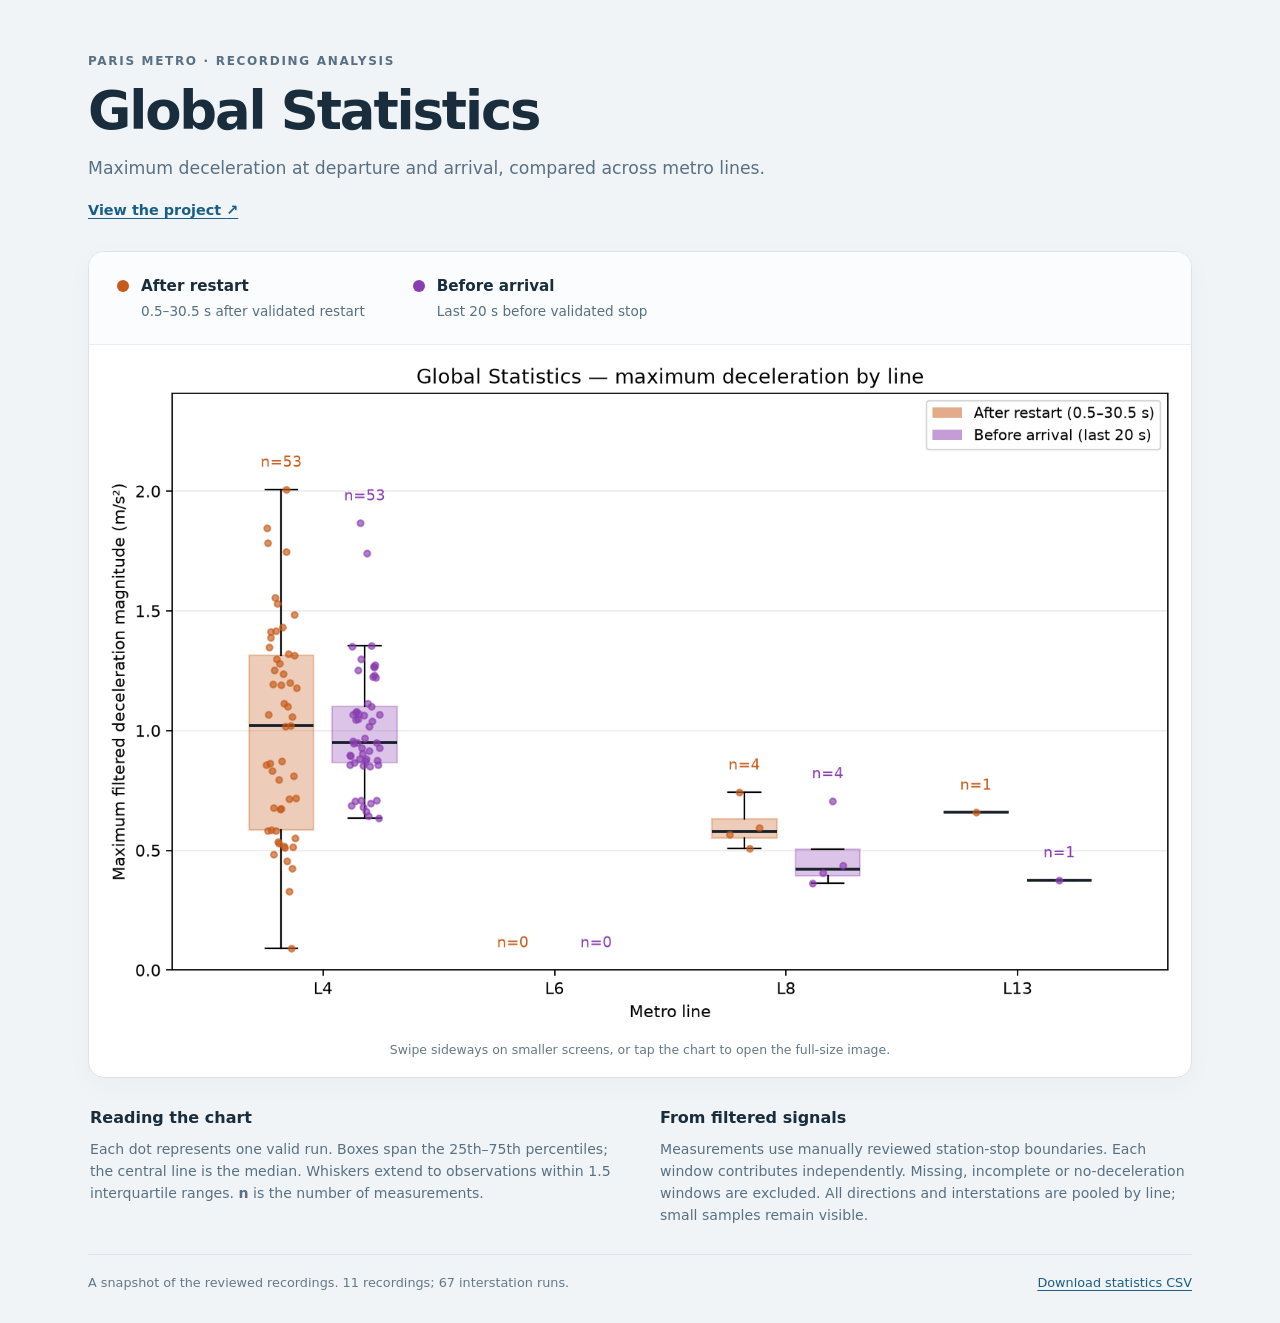
==== demo/index.html @ 7b0fd120 "Add mobile-friendly boxplot demo and manual GitHub Pages deployment" ====
<!doctype html>
<html lang="en">
<head>
  <meta charset="utf-8">
  <meta name="viewport" content="width=device-width, initial-scale=1">
  <meta name="description" content="Compare maximum metro deceleration at departure and arrival using reviewed recordings from Paris metro lines.">
  <title>Metro braking · Global Statistics</title>
  <link rel="stylesheet" href="styles.css">
  <script src="demo.js" defer></script>
</head>
<body>
  <main>
    <header>
      <p class="eyebrow">Paris metro · Recording analysis</p>
      <h1>Global Statistics</h1>
      <p class="intro">Maximum deceleration at departure and arrival, compared across metro lines.</p>
      <a class="repository" href="https://github.com/EricCabrol/Metro_Codex">View the project <span aria-hidden="true">↗</span></a>
    </header>
    <section class="chart-card" aria-label="Deceleration boxplots by metro line">
      <div class="windows">
        <div class="window departure"><span class="dot" aria-hidden="true"></span><div><strong>After restart</strong><p id="departure-window">Validated departure window</p></div></div>
        <div class="window arrival"><span class="dot" aria-hidden="true"></span><div><strong>Before arrival</strong><p id="arrival-window">Validated pre-arrival window</p></div></div>
      </div>
      <figure>
        <div class="chart-scroll" role="region" aria-label="Scrollable boxplot chart" tabindex="0">
          <a href="global_statistics.png" target="_blank" rel="noopener" aria-label="Open boxplots at full resolution"><img src="global_statistics.png" width="1440" height="896" alt="Paired orange departure and purple arrival boxplots for lines L4, L6, L8 and L13. Each dot is a valid run; sample counts are shown above each group."></a>
        </div>
        <figcaption>Swipe sideways on smaller screens, or tap the chart to open the full-size image.</figcaption>
      </figure>
    </section>
    <section class="reading" aria-labelledby="reading-title">
      <div><h2 id="reading-title">Reading the chart</h2><p>Each dot represents one valid run. Boxes span the 25th–75th percentiles; the central line is the median. Whiskers extend to observations within 1.5 interquartile ranges. <strong>n</strong> is the number of measurements.</p></div>
      <div><h2>From filtered signals</h2><p>Measurements use manually reviewed station-stop boundaries. Each window contributes independently. Missing, incomplete or no-deceleration windows are excluded. All directions and interstations are pooled by line; small samples remain visible.</p></div>
    </section>
    <footer><p>A snapshot of the reviewed recordings. <span id="snapshot-description"></span></p><a href="global_statistics.csv" download>Download statistics CSV</a></footer>
  </main>
</body>
</html>
---- demo/styles.css ----
:root{font-family:system-ui,-apple-system,BlinkMacSystemFont,"Segoe UI",sans-serif;color:#192d3d;background:#f0f4f7;font-synthesis:none;line-height:1.55;--departure:#c65a19;--arrival:#8a3db0}
*{box-sizing:border-box}body{margin:0}main{max-width:1160px;margin:0 auto;padding:52px 28px 30px}header{position:relative;margin-bottom:28px}.eyebrow{text-transform:uppercase;letter-spacing:.14em;font-size:.75rem;font-weight:700;color:#587082;margin:0 0 10px}h1{font-size:clamp(2rem,5vw,3.3rem);line-height:1.15;letter-spacing:-.04em;margin:0 0 14px}.intro{font-size:1.08rem;color:#587082;max-width:700px;margin:0 0 16px}a{color:#195e85;text-underline-offset:3px}.repository{font-size:.9rem;font-weight:600}.chart-card{border:1px solid #dbe3e9;border-radius:16px;background:#fff;box-shadow:0 8px 28px #19324708;overflow:hidden}.windows{display:flex;gap:48px;padding:22px 28px;border-bottom:1px solid #e8edf1;background:#fafcfd}.window{display:flex;align-items:flex-start;gap:12px}.window strong{font-size:.95rem}.window p{margin:2px 0 0;font-size:.85rem;color:#587082}.dot{width:12px;height:12px;flex-shrink:0;border-radius:50%;margin-top:6px;background:var(--departure)}.arrival .dot{background:var(--arrival)}figure{margin:0;padding:18px}.chart-scroll{overflow-x:auto}.chart-scroll a{display:block;min-width:700px}.chart-scroll img{display:block;width:100%;height:auto}figcaption{text-align:center;font-size:.78rem;color:#657887;padding:14px 8px 0}.reading{display:grid;grid-template-columns:1fr 1fr;gap:40px;margin:28px 2px}h2{font-size:1rem;margin:0 0 8px}.reading p{margin:0;font-size:.88rem;color:#587082}footer{border-top:1px solid #dbe3e9;padding-top:18px;display:flex;justify-content:space-between;align-items:baseline;gap:20px;font-size:.8rem;color:#657887}footer p{margin:0}footer a{white-space:nowrap}a:focus-visible,.chart-scroll:focus-visible{outline:3px solid #187bb6;outline-offset:4px}
@media(max-width:600px){main{padding:28px 16px 24px}header{margin-bottom:22px}.windows{gap:18px;flex-direction:column;padding:18px}figure{padding:12px 8px}.reading{grid-template-columns:1fr;gap:20px;margin:24px 2px}footer{flex-direction:column;gap:12px}.intro{font-size:1rem}.chart-card{border-radius:12px}}
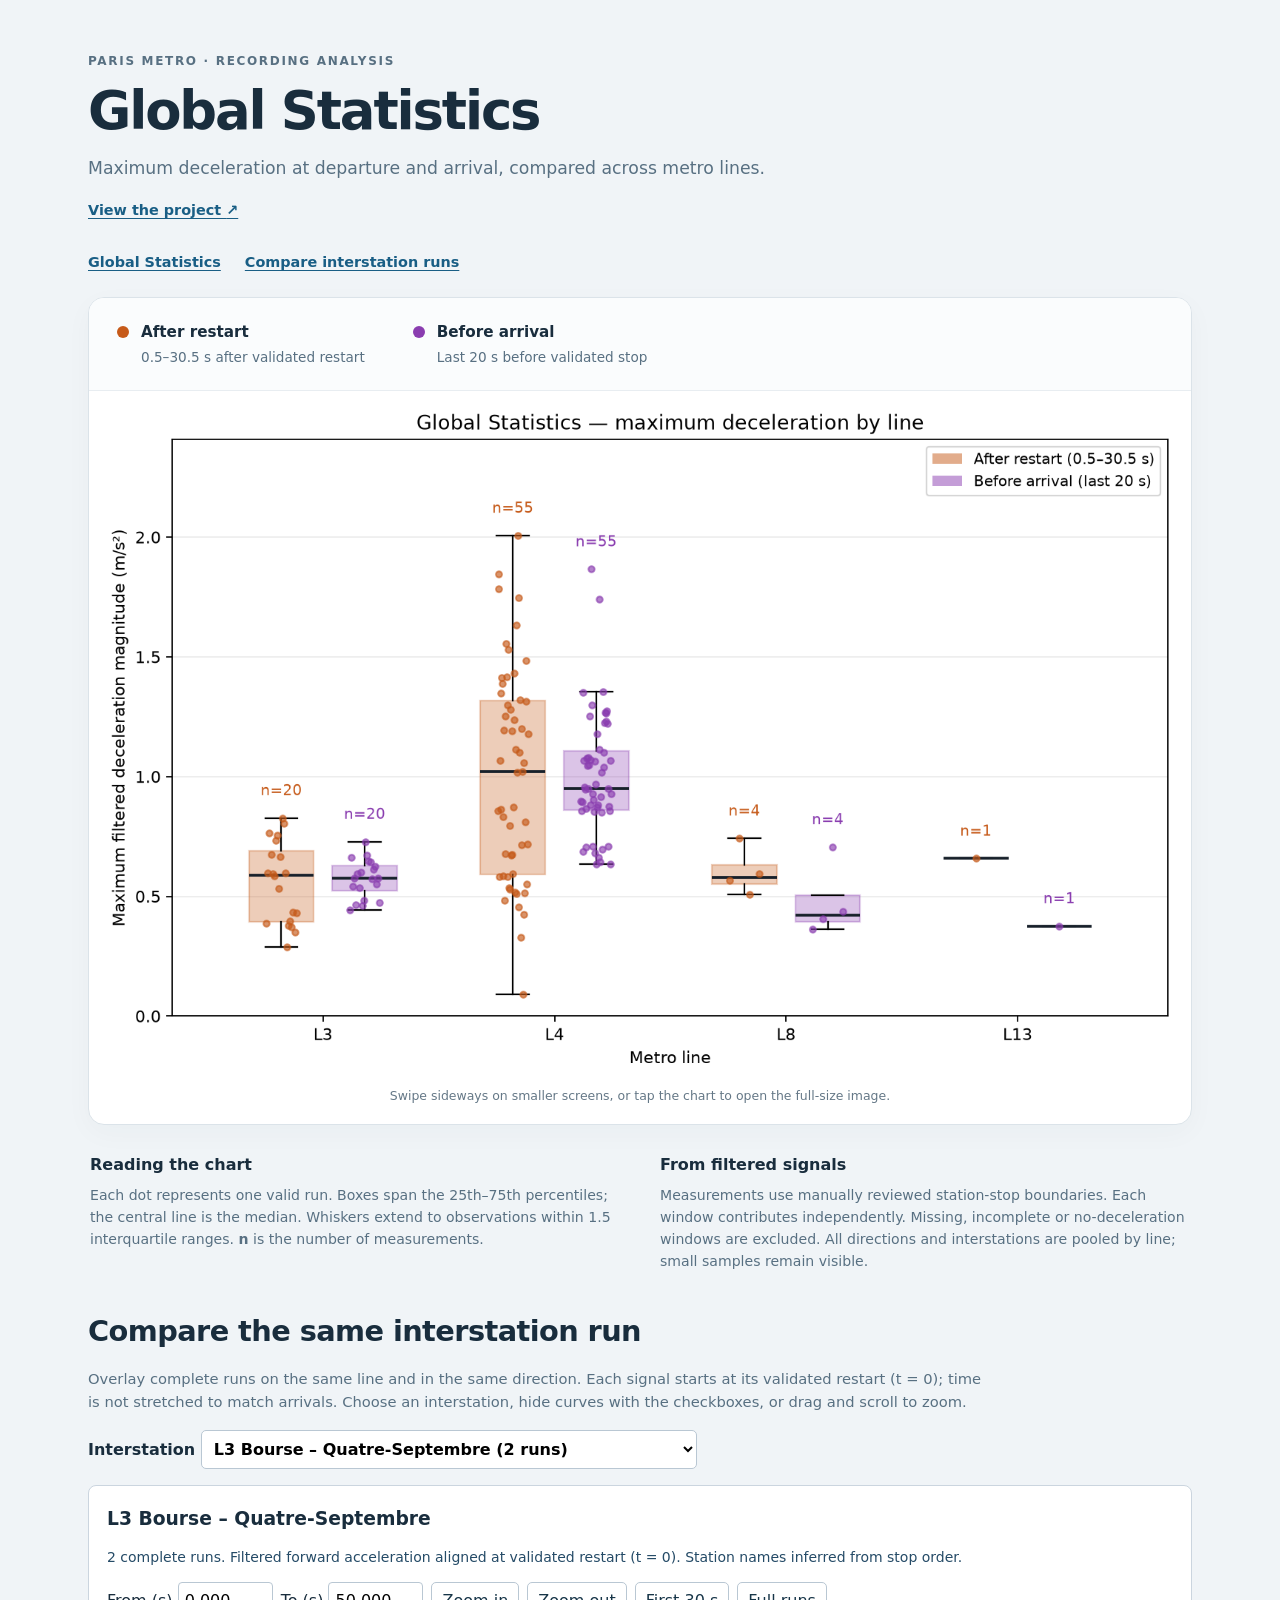
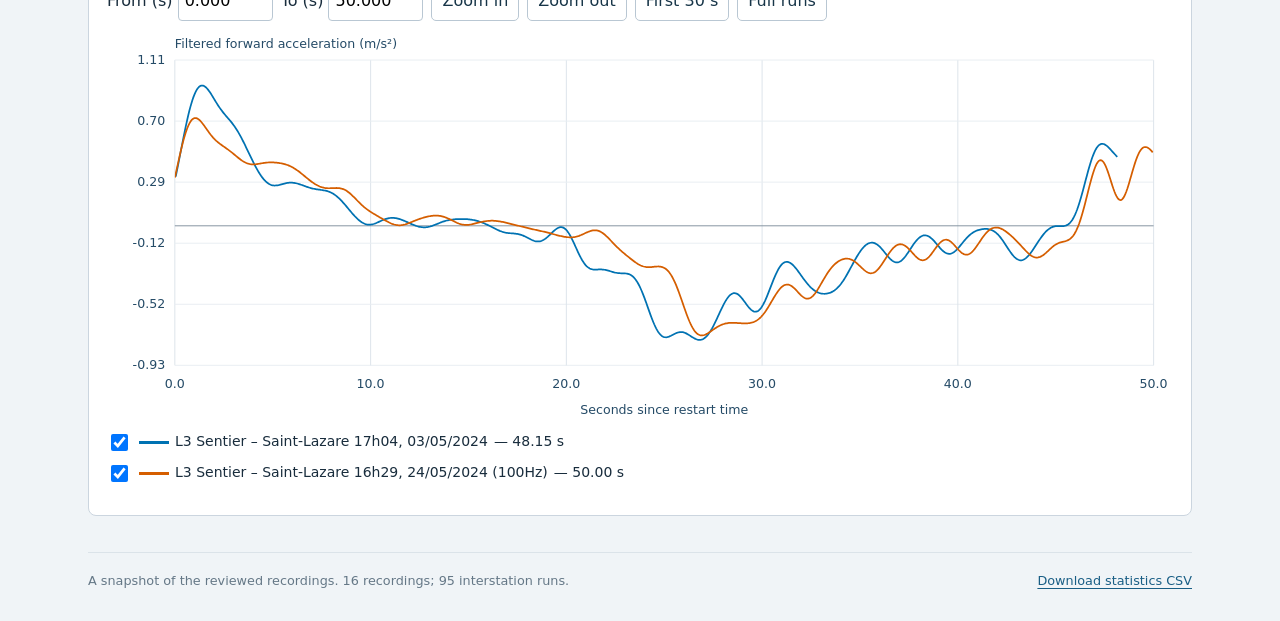
==== commit 05d72a99: "Publish interactive interstation run comparisons in the GitHub Pages demo" ====
--- a/demo/index.html
+++ b/demo/index.html
@@ -4,8 +4,10 @@
   <meta charset="utf-8">
   <meta name="viewport" content="width=device-width, initial-scale=1">
   <meta name="description" content="Compare maximum metro deceleration at departure and arrival using reviewed recordings from Paris metro lines.">
-  <title>Metro braking · Global Statistics</title>
+  <title>Metro braking · Statistics and run comparisons</title>
   <link rel="stylesheet" href="styles.css">
+  <link rel="stylesheet" href="run_comparison.css">
+  <script src="run_comparison.js" defer></script>
   <script src="demo.js" defer></script>
 </head>
 <body>
@@ -16,7 +18,8 @@
       <p class="intro">Maximum deceleration at departure and arrival, compared across metro lines.</p>
       <a class="repository" href="https://github.com/EricCabrol/Metro_Codex">View the project <span aria-hidden="true">↗</span></a>
     </header>
-    <section class="chart-card" aria-label="Deceleration boxplots by metro line">
+    <nav aria-label="Demo sections"><a href="#global-statistics">Global Statistics</a><a href="#run-comparisons">Compare interstation runs</a></nav>
+    <section id="global-statistics" class="chart-card" aria-label="Deceleration boxplots by metro line">
       <div class="windows">
         <div class="window departure"><span class="dot" aria-hidden="true"></span><div><strong>After restart</strong><p id="departure-window">Validated departure window</p></div></div>
         <div class="window arrival"><span class="dot" aria-hidden="true"></span><div><strong>Before arrival</strong><p id="arrival-window">Validated pre-arrival window</p></div></div>
@@ -32,6 +35,12 @@
       <div><h2 id="reading-title">Reading the chart</h2><p>Each dot represents one valid run. Boxes span the 25th–75th percentiles; the central line is the median. Whiskers extend to observations within 1.5 interquartile ranges. <strong>n</strong> is the number of measurements.</p></div>
       <div><h2>From filtered signals</h2><p>Measurements use manually reviewed station-stop boundaries. Each window contributes independently. Missing, incomplete or no-deceleration windows are excluded. All directions and interstations are pooled by line; small samples remain visible.</p></div>
     </section>
+    <section id="run-comparisons" aria-labelledby="comparison-title">
+      <h2 id="comparison-title">Compare the same interstation run</h2>
+      <p class="comparison-intro">Overlay complete runs on the same line and in the same direction. Each signal starts at its validated restart (t = 0); time is not stretched to match arrivals. Choose an interstation, hide curves with the checkboxes, or drag and scroll to zoom.</p>
+      <div id="run-comparison-charts" aria-live="polite"><p>Comparisons load when this section comes into view.</p></div>
+      <noscript><p>Enable JavaScript to use interactive run comparisons. The boxplots above remain available.</p></noscript>
+    </section>
     <footer><p>A snapshot of the reviewed recordings. <span id="snapshot-description"></span></p><a href="global_statistics.csv" download>Download statistics CSV</a></footer>
   </main>
 </body>
--- a/demo/styles.css
+++ b/demo/styles.css
@@ -1,3 +1,5 @@
 :root{font-family:system-ui,-apple-system,BlinkMacSystemFont,"Segoe UI",sans-serif;color:#192d3d;background:#f0f4f7;font-synthesis:none;line-height:1.55;--departure:#c65a19;--arrival:#8a3db0}
 *{box-sizing:border-box}body{margin:0}main{max-width:1160px;margin:0 auto;padding:52px 28px 30px}header{position:relative;margin-bottom:28px}.eyebrow{text-transform:uppercase;letter-spacing:.14em;font-size:.75rem;font-weight:700;color:#587082;margin:0 0 10px}h1{font-size:clamp(2rem,5vw,3.3rem);line-height:1.15;letter-spacing:-.04em;margin:0 0 14px}.intro{font-size:1.08rem;color:#587082;max-width:700px;margin:0 0 16px}a{color:#195e85;text-underline-offset:3px}.repository{font-size:.9rem;font-weight:600}.chart-card{border:1px solid #dbe3e9;border-radius:16px;background:#fff;box-shadow:0 8px 28px #19324708;overflow:hidden}.windows{display:flex;gap:48px;padding:22px 28px;border-bottom:1px solid #e8edf1;background:#fafcfd}.window{display:flex;align-items:flex-start;gap:12px}.window strong{font-size:.95rem}.window p{margin:2px 0 0;font-size:.85rem;color:#587082}.dot{width:12px;height:12px;flex-shrink:0;border-radius:50%;margin-top:6px;background:var(--departure)}.arrival .dot{background:var(--arrival)}figure{margin:0;padding:18px}.chart-scroll{overflow-x:auto}.chart-scroll a{display:block;min-width:700px}.chart-scroll img{display:block;width:100%;height:auto}figcaption{text-align:center;font-size:.78rem;color:#657887;padding:14px 8px 0}.reading{display:grid;grid-template-columns:1fr 1fr;gap:40px;margin:28px 2px}h2{font-size:1rem;margin:0 0 8px}.reading p{margin:0;font-size:.88rem;color:#587082}footer{border-top:1px solid #dbe3e9;padding-top:18px;display:flex;justify-content:space-between;align-items:baseline;gap:20px;font-size:.8rem;color:#657887}footer p{margin:0}footer a{white-space:nowrap}a:focus-visible,.chart-scroll:focus-visible{outline:3px solid #187bb6;outline-offset:4px}
 @media(max-width:600px){main{padding:28px 16px 24px}header{margin-bottom:22px}.windows{gap:18px;flex-direction:column;padding:18px}figure{padding:12px 8px}.reading{grid-template-columns:1fr;gap:20px;margin:24px 2px}footer{flex-direction:column;gap:12px}.intro{font-size:1rem}.chart-card{border-radius:12px}}
+
+nav{display:flex;flex-wrap:wrap;gap:12px 24px;margin:0 0 24px;font-size:.9rem;font-weight:600}#global-statistics,#run-comparisons{scroll-margin-top:20px}#run-comparisons{margin:36px 0}#comparison-title{font-size:clamp(1.3rem,4vw,1.8rem);letter-spacing:-.02em}.comparison-intro{font-size:.92rem;color:#587082;max-width:900px}#run-comparison-charts .run-comparison-panel{background:white}#run-comparison-charts select{width:auto}#run-comparison-charts .comparison-legend-row>span{overflow-wrap:anywhere}
--- a/demo/run_comparison.css
+++ b/demo/run_comparison.css
@@ -0,0 +1,3 @@
+#run-comparison-charts>label{display:block;margin:16px 0;font-weight:600}#run-comparison-charts select{font:inherit;max-width:100%;padding:8px;border:1px solid #b9c7d3;border-radius:5px;background:white}.run-comparison-panel{border:1px solid #cbd5df;border-radius:8px;padding:18px;background:#f8fafc}.run-comparison-panel h3{margin:0 0 8px}.comparison-description{font-size:14px;color:#254b67}.run-comparison-chart{display:block;width:100%;height:auto;touch-action:none;cursor:crosshair}.run-comparison-chart text{font:13px system-ui;fill:#254b67}.comparison-legend{display:grid;gap:8px;margin:12px 0}.comparison-legend-row{display:flex;align-items:center;flex-wrap:wrap;gap:6px;font-size:14px}.comparison-legend-row label{display:flex;align-items:center;gap:8px}.comparison-swatch{display:inline-block;width:30px;border-top:3px solid}.comparison-legend-row input{width:17px;height:17px}
+.run-comparison-panel .trip-toolbar{display:flex;flex-wrap:wrap;gap:8px;align-items:center;margin-bottom:10px}.run-comparison-panel .trip-toolbar input{width:95px;padding:6px;border:1px solid #b9c7d3;border-radius:4px;font:inherit}.run-comparison-panel button{font:inherit;cursor:pointer;border:1px solid #b9c7d3;border-radius:5px;background:#fff;padding:6px 10px;color:#173548}.run-comparison-panel button:hover{background:#e9f2fa}.run-comparison-panel button:focus-visible,.run-comparison-panel input:focus-visible{outline:3px solid #187bb6;outline-offset:2px}
+@media(max-width:600px){.run-comparison-panel{padding:12px}.run-comparison-panel .trip-toolbar{gap:10px}.run-comparison-panel button{min-height:42px}.comparison-legend-row{font-size:12px}.comparison-legend-row input{width:20px;height:20px}}
